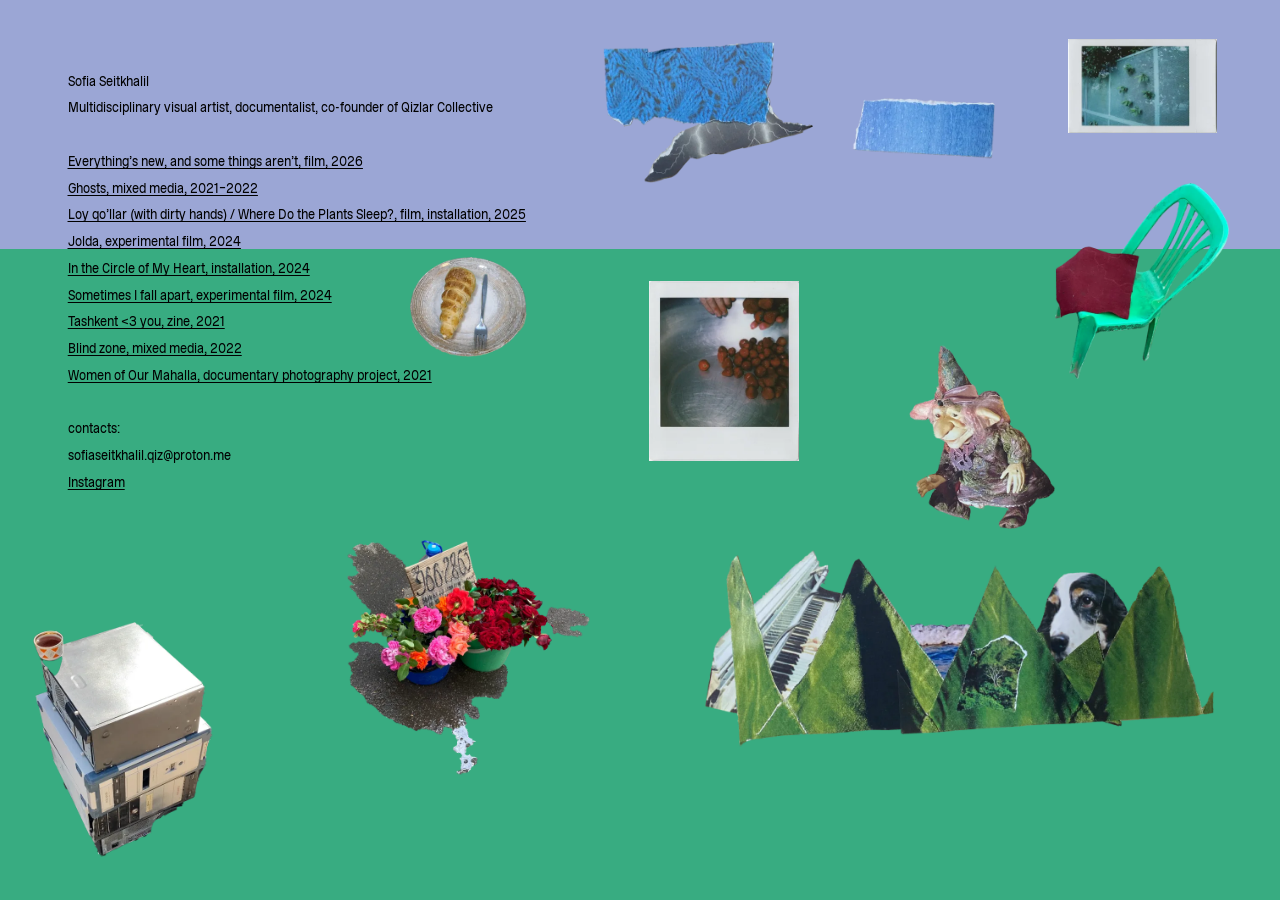
==== index.html @ 135eef11 "Add Jolda page Reproduces its Figma frame with only the visible crop of the background kept. Mobile " ====
<!DOCTYPE html>
<html lang="en">
<head>
  <meta charset="UTF-8">
  <meta name="viewport" content="width=device-width, initial-scale=1">
  <title>Sofia Seitkhalil</title>
  <meta name="description" content="Sofia Seitkhalil — multidisciplinary visual artist, documentalist, co-founder of Qizlar Collective.">
  <link rel="preconnect" href="https://fonts.googleapis.com">
  <link rel="preconnect" href="https://fonts.gstatic.com" crossorigin>
  <link href="https://fonts.googleapis.com/css2?family=Cossette+Texte:ital@0;1&display=swap" rel="stylesheet">
  <link rel="stylesheet" href="styles.css">
</head>
<body>
  <main class="stage">
    <section class="info">
      <div class="info__header">
        <p class="info__name">Sofia Seitkhalil</p>
        <p class="info__role">Multidisciplinary visual artist, documentalist, co-founder of Qizlar Collective</p>
      </div>

      <div class="info__body">
        <ul class="info__works">
          <li><a href="everythings-new.html">Everything&rsquo;s new, and some things aren&rsquo;t, film, 2026</a></li>
          <li><a href="ghosts.html">Ghosts, mixed media, 2021&ndash;2022</a></li>
          <li><a href="loy-qollar.html">Loy qo&rsquo;llar (with dirty hands) / Where Do the Plants Sleep?, film, installation, 2025</a></li>
          <li><a href="jolda.html">Jolda, experimental film, 2024</a></li>
          <li>In the Circle of My Heart, installation, 2024</li>
          <li>Sometimes I fall apart, experimental film, 2024</li>
          <li>Tashkent &lt;3 you, zine, 2021</li>
          <li>Blind zone, mixed media, 2022</li>
          <li>Women of Our Mahalla, documentary photography project, 2021</li>
        </ul>

        <p class="info__contacts-label">contacts:</p>
        <p class="info__email"><a href="mailto:sofiaseitkhalil.qiz@proton.me">sofiaseitkhalil.qiz@proton.me</a></p>
        <p class="info__instagram"><a href="https://instagram.com/hollowmonk" target="_blank" rel="noopener">Instagram</a></p>
      </div>
    </section>

    <div class="collage" aria-hidden="true">
      <img class="collage__item collage__item--fabric" src="assets/fabric.webp" alt="" width="463" height="167" loading="lazy">
      <img class="collage__item collage__item--window" src="assets/window-photo.webp" alt="" width="176" height="111" loading="lazy">
      <img class="collage__item collage__item--chair" src="assets/chair.webp" alt="" width="206" height="232" loading="lazy">
      <img class="collage__item collage__item--pretzel" src="assets/pretzel.webp" alt="" width="138" height="118" loading="lazy">
      <img class="collage__item collage__item--polaroid" src="assets/polaroid.webp" alt="" width="177" height="212" loading="lazy">
      <img class="collage__item collage__item--gnome" src="assets/gnome.webp" alt="" width="172" height="217" loading="lazy">
      <img class="collage__item collage__item--flowers" src="assets/flowers.webp" alt="" width="287" height="278" loading="lazy">
      <img class="collage__item collage__item--mountains" src="assets/mountains.webp" alt="" width="601" height="233" loading="lazy">
      <img class="collage__item collage__item--printer" src="assets/printer.webp" alt="" width="213" height="277" loading="lazy">
    </div>
  </main>
</body>
</html>
---- styles.css ----
/* ---------- reset & base ---------- */

* {
  box-sizing: border-box;
}

html,
body {
  margin: 0;
  padding: 0;
}

body {
  min-height: 100vh;
  font-family: 'Cossette Texte', sans-serif;
  background: var(--color-green);
}

a {
  color: inherit;
  text-decoration: underline;
  text-decoration-skip-ink: none;
  text-underline-offset: 0.12em;
}

a:hover {
  text-decoration-color: transparent;
}

ul {
  margin: 0;
  padding: 0;
  list-style: none;
}

p {
  margin: 0;
}

img {
  display: block;
  max-width: 100%;
  height: auto;
}

/* ---------- design tokens ---------- */

:root {
  --color-lavender: #9ba6d5;
  --color-green: #38ac81;
  --color-ink: #000;
}

/* ==========================================================
   Desktop / tablet: scaled reproduction of the Figma poster
   ========================================================== */

.stage {
  position: relative;
  width: 100%;
  min-height: 100vh;
  container-type: inline-size;
  /* 294 / 1512: the lavender/green split from the Figma frame */
  background: linear-gradient(
    to bottom,
    var(--color-lavender) 0 19.444vw,
    var(--color-green) 19.444vw 100%
  );
}

/* in flow, so a window too short for the text grows the page instead of
   cropping it; the collage alone is cropped to the window */
.info {
  width: 40.807%;
  margin-left: 5.291%;
  padding: 5.291cqw 0;
  color: var(--color-ink);
  font-size: 0.992cqw;
  line-height: 2.105;
}

.info__header {
  margin-bottom: 2.105em;
}

.info__body {
  margin-top: 2.105em;
}

.info__works li {
  margin-bottom: 0;
  text-decoration: underline;
  text-decoration-skip-ink: none;
  text-underline-offset: 0.12em;
}

.info__contacts-label {
  margin-top: 2.105em;
}

.info__email a {
  text-decoration: none;
}

.collage {
  position: absolute;
  inset: 0;
  overflow: hidden;
  pointer-events: none;
}

.collage__item {
  position: absolute;
  width: auto;
  height: auto;
}

.collage__item--fabric {
  left: 47.090%;
  top: 3.241cqw;
  width: 30.622%;
}

.collage__item--window {
  left: 83.400%;
  top: 3.042cqw;
  width: 11.640%;
}

.collage__item--chair {
  left: 82.407%;
  top: 14.286cqw;
  width: 13.624%;
}

.collage__item--pretzel {
  left: 32.011%;
  top: 20.106cqw;
  width: 9.127%;
}

.collage__item--polaroid {
  left: 50.728%;
  top: 21.958cqw;
  width: 11.706%;
}

.collage__item--gnome {
  left: 71.032%;
  top: 26.984cqw;
  width: 11.376%;
}

.collage__item--flowers {
  left: 27.116%;
  top: 42.196cqw;
  width: 18.982%;
}

.collage__item--mountains {
  left: 55.093%;
  top: 42.989cqw;
  width: 39.749%;
}

.collage__item--printer {
  left: 2.579%;
  top: 48.611cqw;
  width: 14.087%;
}

/* ==========================================================
   Mobile: linear, readable layout
   ========================================================== */

@media (max-width: 880px) {
  .stage {
    background: none;
  }

  .info {
    width: auto;
    margin-left: 0;
    padding: 0;
    font-size: 16px;
  }

  .info__header {
    background: var(--color-lavender);
    padding: 32px 24px;
    margin-bottom: 0;
  }

  .info__body {
    background: var(--color-green);
    padding: 32px 24px;
    margin-top: 0;
  }

  .collage {
    position: static;
    overflow: visible;
    display: flex;
    flex-wrap: wrap;
    align-items: flex-start;
    gap: 20px;
    background: var(--color-green);
    padding: 0 24px 32px;
  }

  .collage__item {
    position: static;
    width: 140px;
  }

  .collage__item--fabric,
  .collage__item--mountains {
    width: 220px;
  }
}

@media (max-width: 420px) {
  .collage__item {
    width: 42%;
  }

  .collage__item--fabric,
  .collage__item--mountains {
    width: 100%;
  }
}
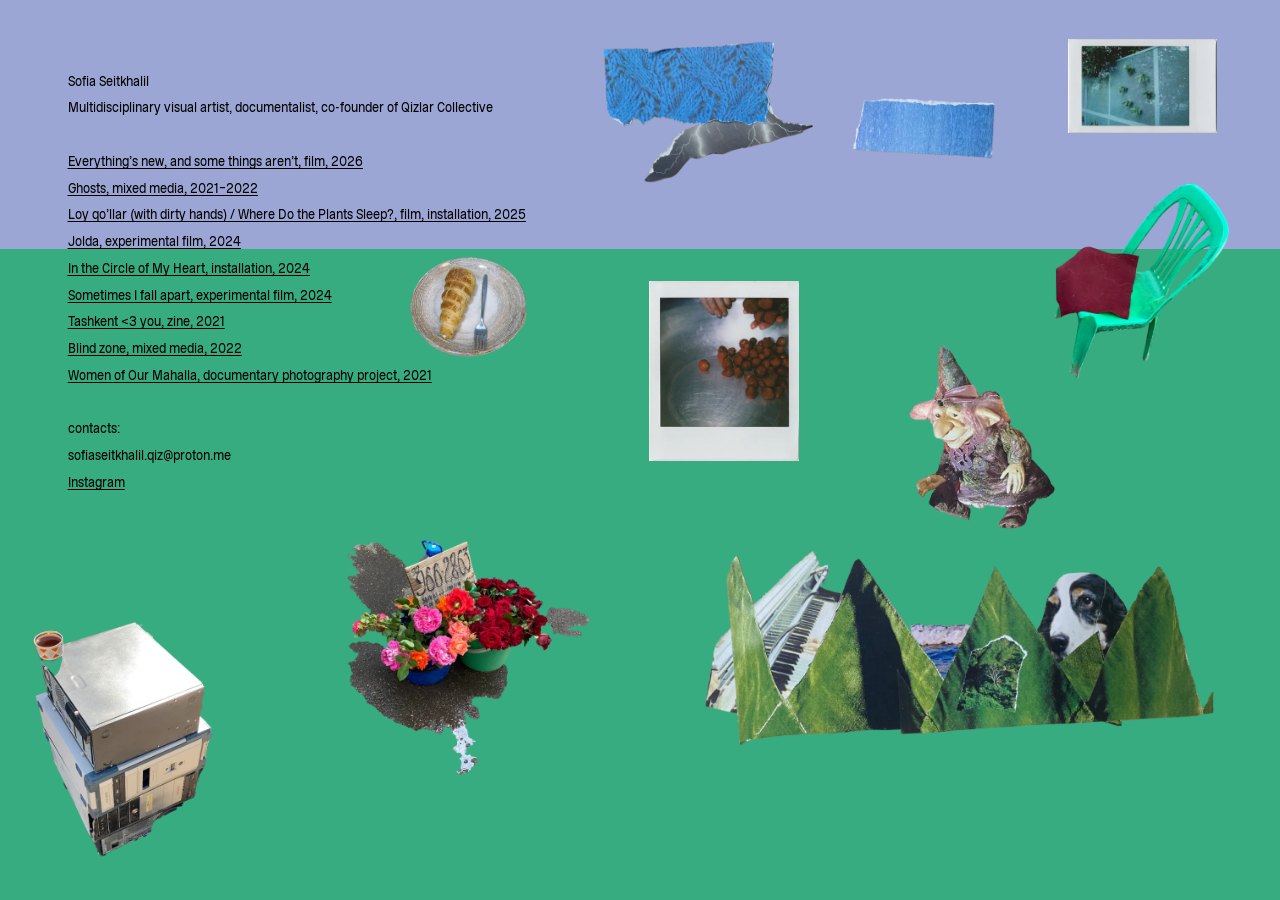
==== commit 2b0b1fd8: "Add In the Circle of My Heart page Co-Authored-By: Claude Opus 5.5 (1M context) <noreply@anthropic.c" ====
--- a/index.html
+++ b/index.html
@@ -24,7 +24,7 @@
           <li><a href="ghosts.html">Ghosts, mixed media, 2021&ndash;2022</a></li>
           <li><a href="loy-qollar.html">Loy qo&rsquo;llar (with dirty hands) / Where Do the Plants Sleep?, film, installation, 2025</a></li>
           <li><a href="jolda.html">Jolda, experimental film, 2024</a></li>
-          <li>In the Circle of My Heart, installation, 2024</li>
+          <li><a href="in-the-circle.html">In the Circle of My Heart, installation, 2024</a></li>
           <li>Sometimes I fall apart, experimental film, 2024</li>
           <li>Tashkent &lt;3 you, zine, 2021</li>
           <li>Blind zone, mixed media, 2022</li>
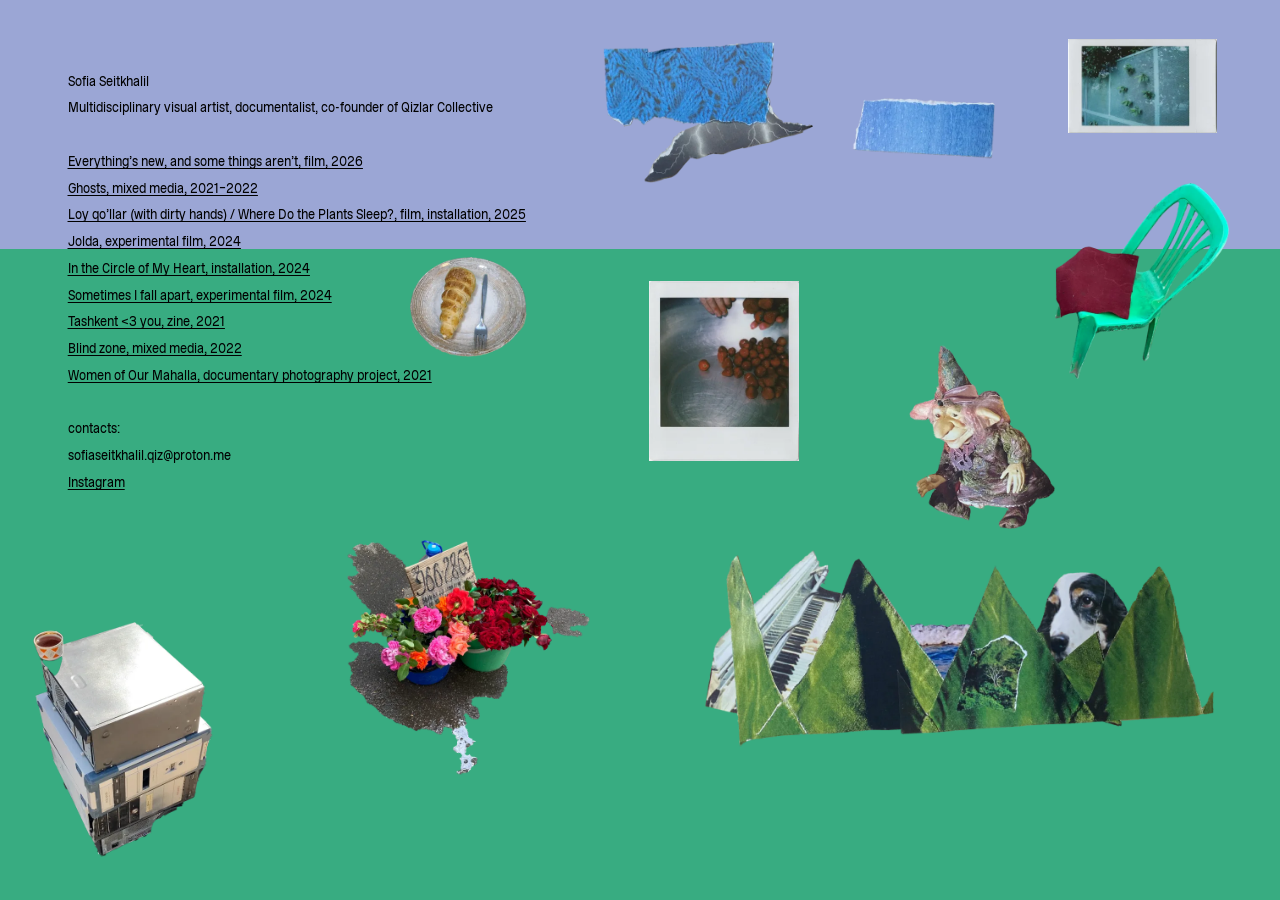
==== commit bd126169: "Add TASHKENT<3YOU page Co-Authored-By: Claude Opus 5.5 (1M context) <noreply@anthropic.com>" ====
--- a/index.html
+++ b/index.html
@@ -26,7 +26,7 @@
           <li><a href="jolda.html">Jolda, experimental film, 2024</a></li>
           <li><a href="in-the-circle.html">In the Circle of My Heart, installation, 2024</a></li>
           <li>Sometimes I fall apart, experimental film, 2024</li>
-          <li>Tashkent &lt;3 you, zine, 2021</li>
+          <li><a href="tashkent.html">Tashkent &lt;3 you, zine, 2021</a></li>
           <li>Blind zone, mixed media, 2022</li>
           <li>Women of Our Mahalla, documentary photography project, 2021</li>
         </ul>
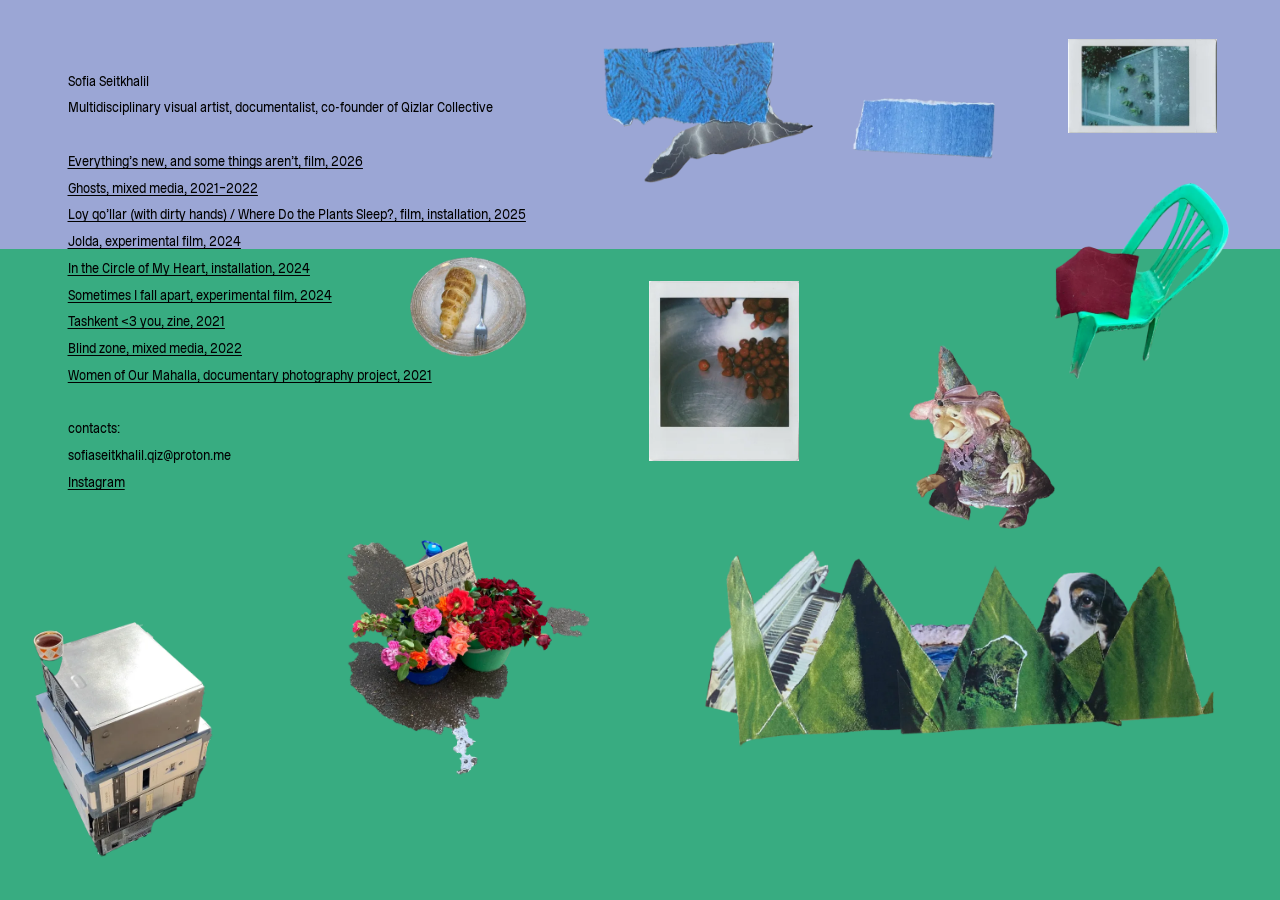
==== commit 5bf25054: "Add Blind zone page Co-Authored-By: Claude Opus 5.5 (1M context) <noreply@anthropic.com>" ====
--- a/index.html
+++ b/index.html
@@ -27,7 +27,7 @@
           <li><a href="in-the-circle.html">In the Circle of My Heart, installation, 2024</a></li>
           <li>Sometimes I fall apart, experimental film, 2024</li>
           <li><a href="tashkent.html">Tashkent &lt;3 you, zine, 2021</a></li>
-          <li>Blind zone, mixed media, 2022</li>
+          <li><a href="blind-zone.html">Blind zone, mixed media, 2022</a></li>
           <li>Women of Our Mahalla, documentary photography project, 2021</li>
         </ul>
 
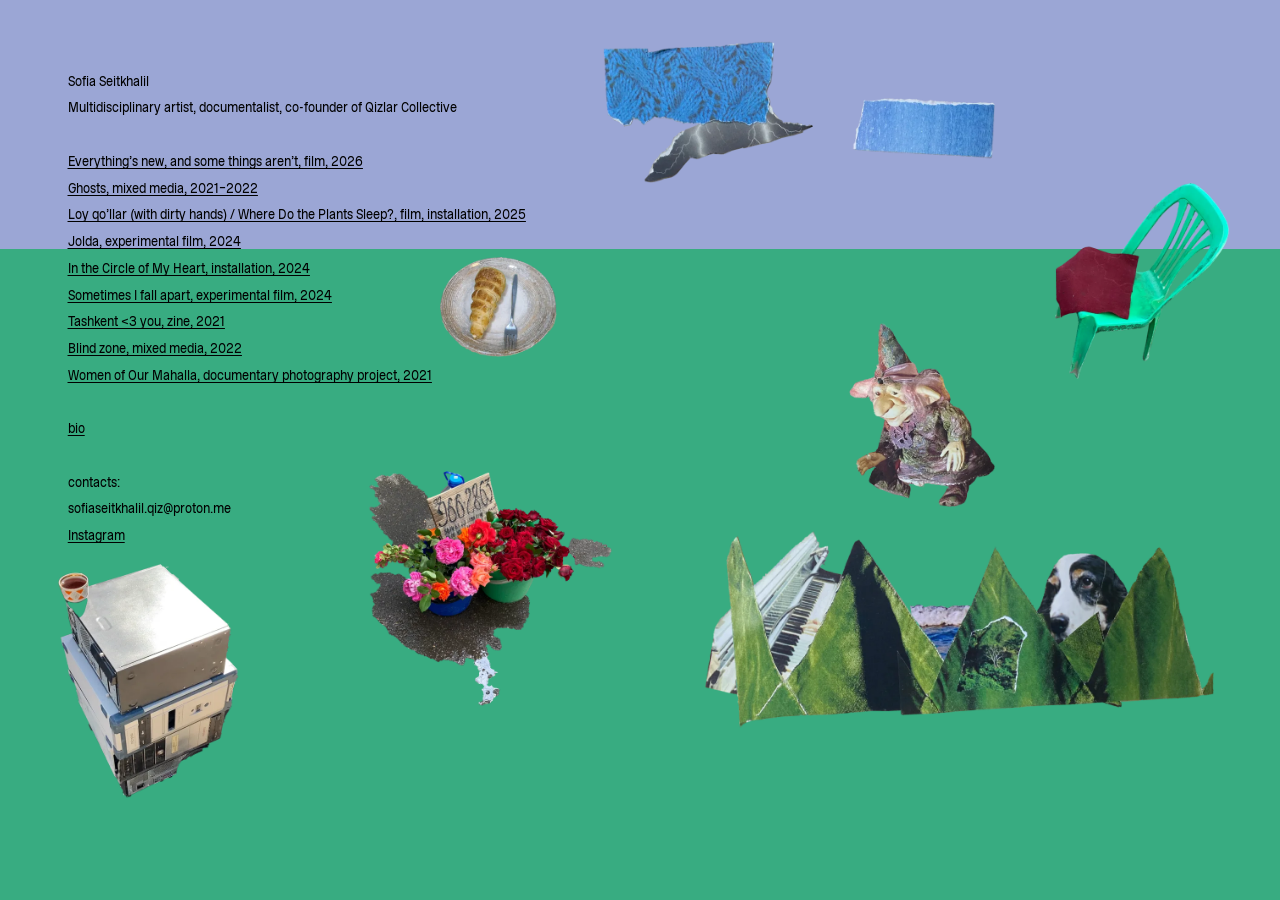
==== commit 41112471: "Apply the customer's latest Figma changes across the site - Homepage: drop two polaroids, move colla" ====
--- a/index.html
+++ b/index.html
@@ -15,7 +15,7 @@
     <section class="info">
       <div class="info__header">
         <p class="info__name">Sofia Seitkhalil</p>
-        <p class="info__role">Multidisciplinary visual artist, documentalist, co-founder of Qizlar Collective</p>
+        <p class="info__role">Multidisciplinary artist, documentalist, co-founder of Qizlar Collective</p>
       </div>
 
       <div class="info__body">
@@ -25,11 +25,13 @@
           <li><a href="loy-qollar.html">Loy qo&rsquo;llar (with dirty hands) / Where Do the Plants Sleep?, film, installation, 2025</a></li>
           <li><a href="jolda.html">Jolda, experimental film, 2024</a></li>
           <li><a href="in-the-circle.html">In the Circle of My Heart, installation, 2024</a></li>
-          <li>Sometimes I fall apart, experimental film, 2024</li>
+          <li><a href="sometimes-i-fall-apart.html">Sometimes I fall apart, experimental film, 2024</a></li>
           <li><a href="tashkent.html">Tashkent &lt;3 you, zine, 2021</a></li>
           <li><a href="blind-zone.html">Blind zone, mixed media, 2022</a></li>
-          <li>Women of Our Mahalla, documentary photography project, 2021</li>
+          <li><a href="women-of-our-mahalla.html">Women of Our Mahalla, documentary photography project, 2021</a></li>
         </ul>
+
+        <p class="info__bio"><a href="bio.html">bio</a></p>
 
         <p class="info__contacts-label">contacts:</p>
         <p class="info__email"><a href="mailto:sofiaseitkhalil.qiz@proton.me">sofiaseitkhalil.qiz@proton.me</a></p>
@@ -39,10 +41,8 @@
 
     <div class="collage" aria-hidden="true">
       <img class="collage__item collage__item--fabric" src="assets/fabric.webp" alt="" width="463" height="167" loading="lazy">
-      <img class="collage__item collage__item--window" src="assets/window-photo.webp" alt="" width="176" height="111" loading="lazy">
       <img class="collage__item collage__item--chair" src="assets/chair.webp" alt="" width="206" height="232" loading="lazy">
       <img class="collage__item collage__item--pretzel" src="assets/pretzel.webp" alt="" width="138" height="118" loading="lazy">
-      <img class="collage__item collage__item--polaroid" src="assets/polaroid.webp" alt="" width="177" height="212" loading="lazy">
       <img class="collage__item collage__item--gnome" src="assets/gnome.webp" alt="" width="172" height="217" loading="lazy">
       <img class="collage__item collage__item--flowers" src="assets/flowers.webp" alt="" width="287" height="278" loading="lazy">
       <img class="collage__item collage__item--mountains" src="assets/mountains.webp" alt="" width="601" height="233" loading="lazy">
--- a/styles.css
+++ b/styles.css
@@ -94,6 +94,7 @@
   text-underline-offset: 0.12em;
 }
 
+.info__bio,
 .info__contacts-label {
   margin-top: 2.105em;
 }
@@ -121,12 +122,6 @@
   width: 30.622%;
 }
 
-.collage__item--window {
-  left: 83.400%;
-  top: 3.042cqw;
-  width: 11.640%;
-}
-
 .collage__item--chair {
   left: 82.407%;
   top: 14.286cqw;
@@ -134,38 +129,32 @@
 }
 
 .collage__item--pretzel {
-  left: 32.011%;
+  left: 34.392%;
   top: 20.106cqw;
   width: 9.127%;
 }
 
-.collage__item--polaroid {
-  left: 50.728%;
-  top: 21.958cqw;
-  width: 11.706%;
-}
-
 .collage__item--gnome {
-  left: 71.032%;
-  top: 26.984cqw;
+  left: 66.336%;
+  top: 25.265cqw;
   width: 11.376%;
 }
 
 .collage__item--flowers {
-  left: 27.116%;
-  top: 42.196cqw;
+  left: 28.836%;
+  top: 36.772cqw;
   width: 18.982%;
 }
 
 .collage__item--mountains {
   left: 55.093%;
-  top: 42.989cqw;
+  top: 41.468cqw;
   width: 39.749%;
 }
 
 .collage__item--printer {
-  left: 2.579%;
-  top: 48.611cqw;
+  left: 4.563%;
+  top: 44.048cqw;
   width: 14.087%;
 }
 
